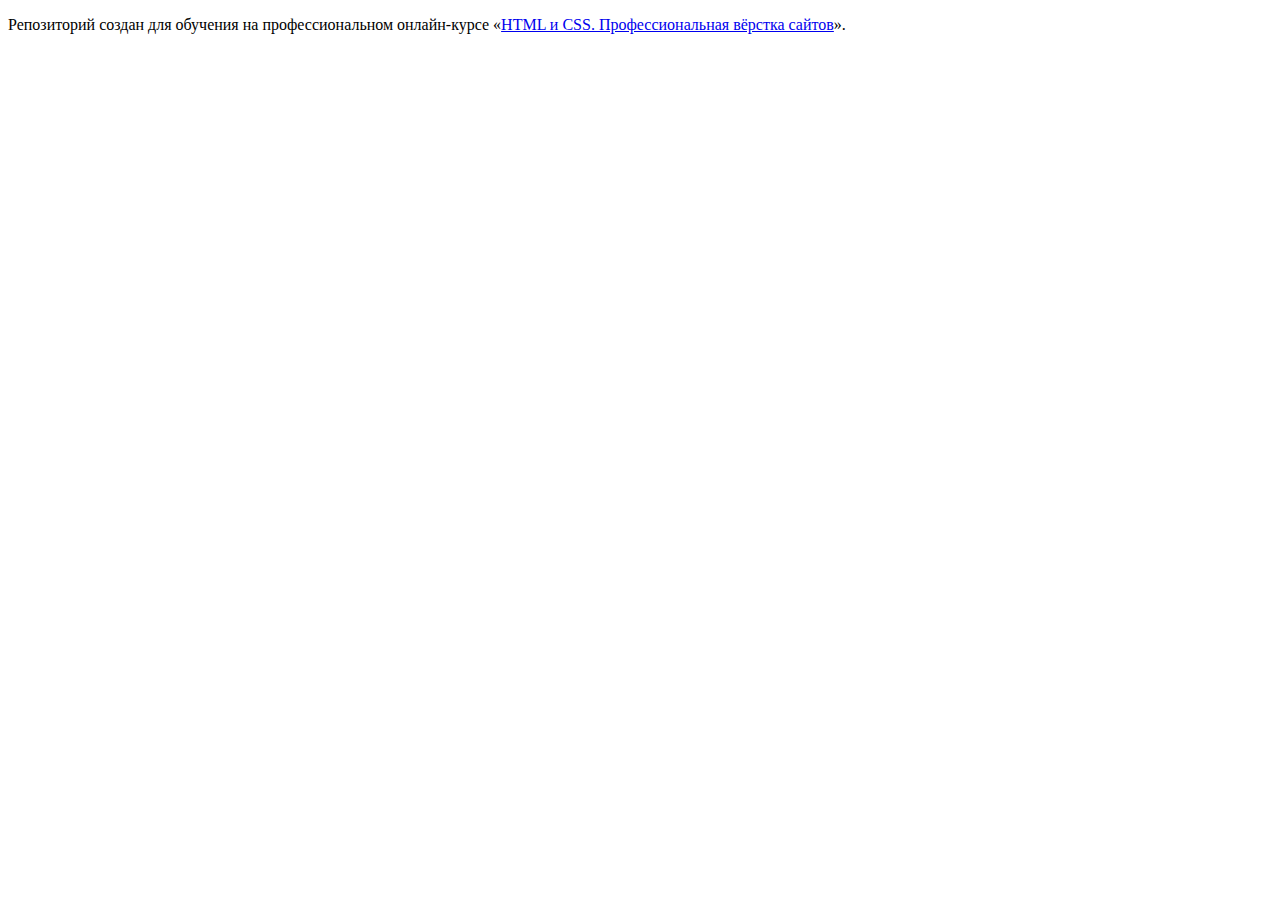
==== index.html @ 446b7400 ":hatching_chick:" ====
<!DOCTYPE html>
<html lang="ru">
  <head>
    <meta charset="utf-8">
    <title>HTML Academy: Седона</title>
  </head>
  <body>

    <p>Репозиторий создан для обучения на профессиональном онлайн‑курсе «<a href="https://htmlacademy.ru/intensive/htmlcss">HTML и CSS. Профессиональная вёрстка сайтов</a>».</p>

  </body>
</html>
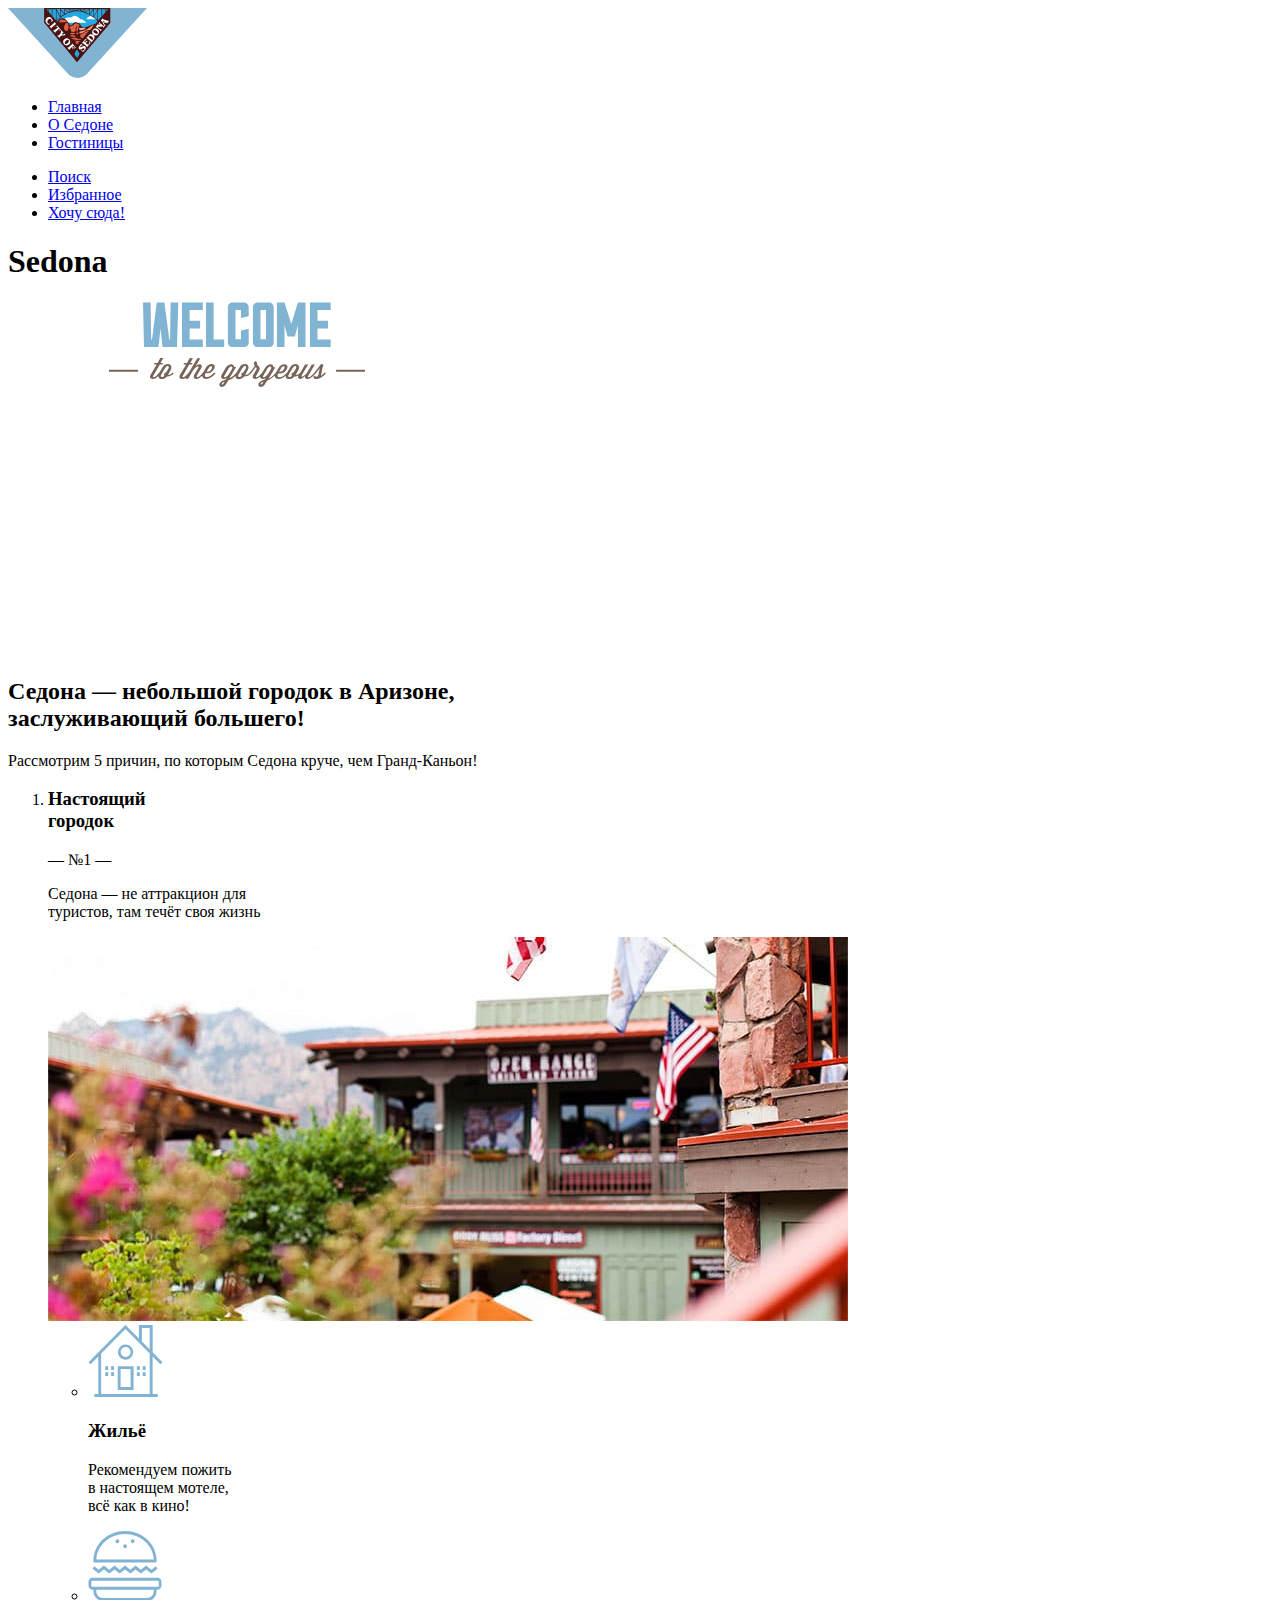
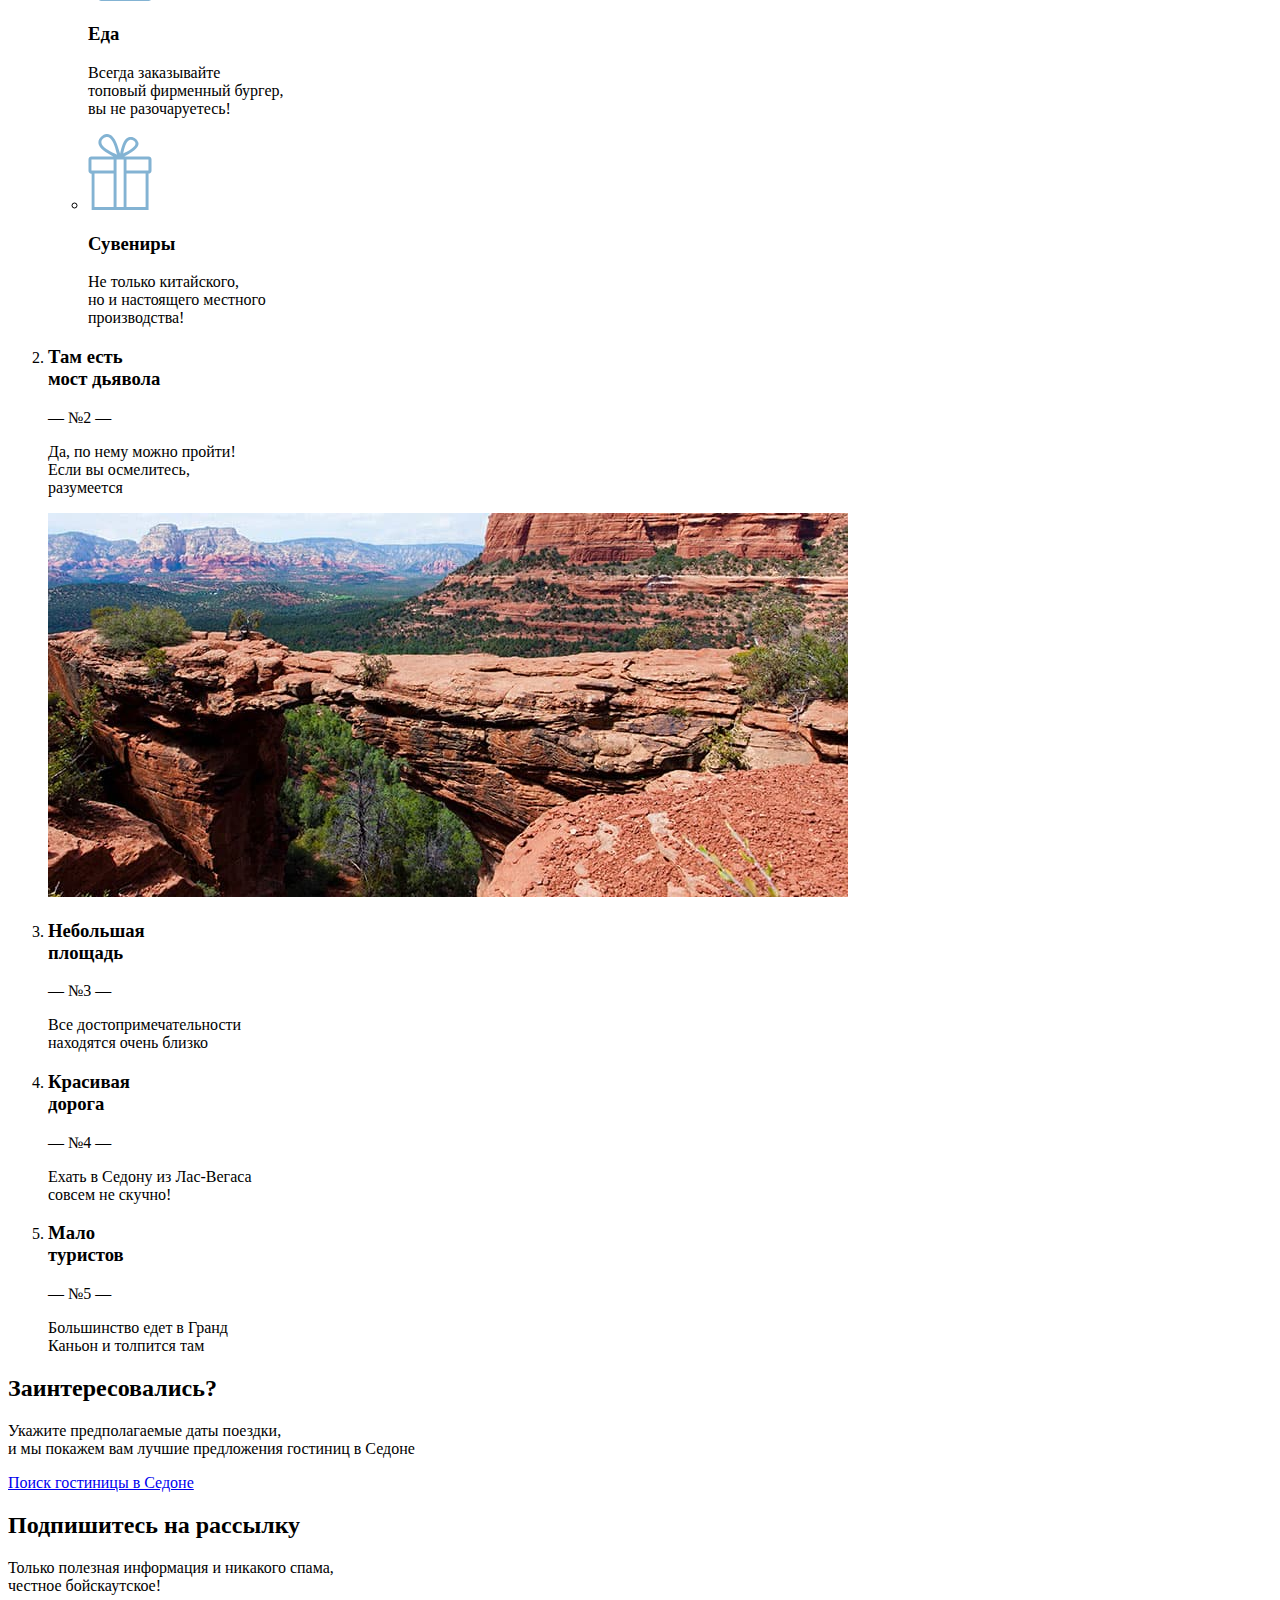
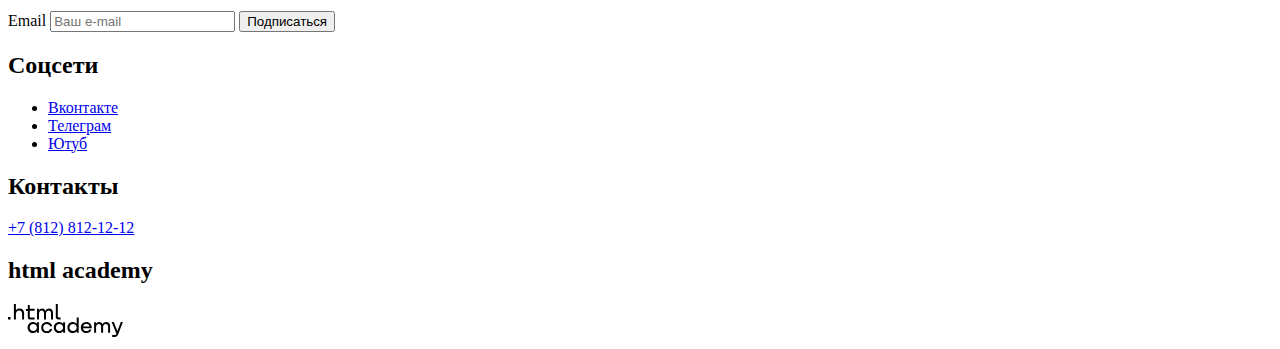
==== commit 209201a1: "Разметка" ====
--- a/index.html
+++ b/index.html
@@ -1,12 +1,179 @@
 <!DOCTYPE html>
 <html lang="ru">
+
   <head>
     <meta charset="utf-8">
-    <title>HTML Academy: Седона</title>
+    <title>Sedona</title>
   </head>
+
   <body>
+    <div class="page-contanier">
+      <header class="main-header">
+        <img class="header-logo-image" src="images/logo.svg" alt="Логотип города Седона «City of Sedona»." width="139"
+          height="70">
+        <nav class="navigation">
+          <ul class="navigation-list">
+            <li class="navigation-item">
+              <a class="navigation-link" href="index.html">Главная</a>
+            </li>
+            <li class="navigation-item">
+              <a class="navigation-link" href="#">О Седоне</a>
+            </li>
+            <li class="navigation-item">
+              <a class="navigation-link" href="catalog.html">Гостиницы</a>
+            </li>
+          </ul>
+          <ul class="navigation-list navigation-user">
+            <li class="navigation-item">
+              <a class="navigation-link" href="#">
+                <span class="visually-hidden">Поиск</span>
+              </a>
+            </li>
+            <li class="navigation-item">
+              <a class="navigation-link" href="#">
+                <span class="visually-hidden">Избранное </span>
+              </a>
+            </li>
+            <li class="navigation-item">
+              <a class="navigation-link" href="#">Хочу сюда!</a>
+            </li>
+          </ul>
+        </nav>
+      </header>
 
-    <p>Репозиторий создан для обучения на профессиональном онлайн‑курсе «<a href="https://htmlacademy.ru/intensive/htmlcss">HTML и CSS. Профессиональная вёрстка сайтов</a>».</p>
+      <main class="main-container main-index">
+        <h1 class="visually-hidden">Sedona</h1>
+        <div class="promo">
+          <img class="promo-text-image" src="images/promo.svg" width="458" height="352"
+            alt="Промо «Welcome to the gargeous Sedona «Because the Grand Canyon sucks!»».">
+        </div>
+        <article class="advantages">
+          <header class="advantages-header">
+            <h2 class="advantages-header-title">Седона — небольшой городок в Аризоне, <br> заслуживающий большего!</h2>
+            <p class="advantages-header-text">Рассмотрим 5 причин, по которым Седона круче, чем Гранд-Каньон!</p>
+          </header>
+          <ol class="advantages-list">
+            <li class="advantage-item">
+              <div class="text-advantage">
+                <h3 class="advantage-title">Настоящий <br> городок</h3>
+                <div class="advantage-number">— №1 —</div>
+                <p class="advantage-description">Седона — не аттракцион для <br> туристов, там течёт своя жизнь</p>
+              </div>
+              <img class="advantage-image" src="images/city-photo.jpg" width="800" height="384" alt="Седона Сити.">
 
+              <ul class="advantages-city">
+                <li class="advantage-item-icon-home">
+                  <img class="icon-home-image" src="images/house-icon.svg" width="75" height="72" alt="Иконка жилье.">
+                  <h3 class="advantage-title">Жильё</h3>
+                  <p class="advantage-description">Рекомендуем пожить <br> в настоящем мотеле, <br> всё как в кино!</p>
+                </li>
+
+                <li class="advantage-item-icon-food">
+                  <img class="icon-food-image" src="images/food-icon.svg" width="74" height="70" alt="Иконка еда.">
+                  <h3 class="advantage-title">Еда</h3>
+                  <p class="advantage-description">Всегда заказывайте <br> топовый фирменный бургер, <br> вы не
+                    разочаруетесь!</p>
+                </li>
+
+                <li class="advantage-item-icon-gift">
+                  <img class="icon-gift-image" src="images/gift-icon.svg" width="64" height="76" alt="Иконка сувениры.">
+                  <h3 class="advantage-title">Сувениры</h3>
+                  <p class="advantage-description">Не только китайского, <br> но и настоящего местного <br>
+                    производства!
+                  </p>
+                </li>
+              </ul>
+            </li>
+
+            <li class="advantage-item">
+              <div class="text-advantage">
+                <h3 class="advantage-title">Там есть <br> мост дьявола</h3>
+                <div class="advantage-number">— №2 —</div>
+                <p class="advantage-description">Да, по нему можно пройти! <br> Если вы осмелитесь, <br> разумеется</p>
+              </div>
+              <img class="advantage-image" src="images/grand-canyon-photo.jpg" width="800" height="384"
+                alt="Гранд-Каньон.">
+            </li>
+
+            <li class="advantage-item">
+              <div class="text-advantage">
+                <h3 class="advantage-title">Небольшая <br> площадь</h3>
+                <div class="advantage-number">— №3 —</div>
+                <p class="advantage-description">Все достопримечательности <br> находятся очень близко</p>
+              </div>
+            </li>
+
+            <li class="advantage-item">
+              <div class="text-advantage">
+                <h3 class="advantage-title">Красивая <br> дорога</h3>
+                <div class="advantage-number">— №4 —</div>
+                <p class="advantage-description">Ехать в Седону из Лас-Вегаса <br> совсем не скучно!</p>
+              </div>
+            </li>
+
+            <li class="advantage-item">
+              <div class="text-advantage">
+                <h3 class="advantage-title">Мало <br> туристов</h3>
+                <div class="advantage-number">— №5 —</div>
+                <p class="advantage-description">Большинство едет в Гранд <br> Каньон и толпится там</p>
+              </div>
+            </li>
+          </ol>
+        </article>
+        <div class="search-hotel">
+          <h2 class="search-hotel-title">Заинтересовались?</h2>
+          <p class="search-hotel-text">Укажите предполагаемые даты поездки, <br> и мы покажем вам лучшие предложения
+            гостиниц в Седоне</p>
+          <a class="search-hotel-button" href="#">Поиск гостиницы в Седоне</a>
+        </div>
+
+        <div class="subscribe">
+          <h2 class="subscribe-title">Подпишитесь на рассылку</h2>
+          <p class="subscribe-description">Только полезная информация и никакого спама, <br> честное бойскаутское!</p>
+          <form class="subscribe-form" action="https://echo.htmlacademy.ru/">
+            <label class="visually-hidden" for="useremail">Email</label>
+            <input class="field" placeholder="Ваш e-mail" type="email" name="useremail" id="useremail" required>
+            <button class="subscribe-button" type="submit">Подписаться</button>
+          </form>
+        </div>
+      </main>
+
+      <footer class="page-footer">
+        <div class="page-footer-container">
+          <section class="footer-social">
+            <h2 class="visually-hidden">Соцсети</h2>
+            <ul class="footer-social-list">
+              <li class="footer-social-item">
+                <a class="button-icon" href="#">
+                  <span class="visually-hidden">Вконтакте</span>
+                </a>
+              </li>
+              <li class="footer-social-item">
+                <a class="button-icon" href="#">
+                  <span class="visually-hidden">Телеграм</span>
+                </a>
+              </li>
+              <li class="footer-social-item">
+                <a class="button-icon" href="#">
+                  <span class="visually-hidden">Ютуб</span>
+                </a>
+              </li>
+            </ul>
+          </section>
+
+          <section class="footer-contacts">
+            <h2 class="visually-hidden">Контакты</h2>
+            <a class="footer-contacts-phone" href="tel:+78128121212">+7 (812) 812-12-12</a>
+          </section>
+
+          <section class="footer-logo">
+            <h2 class="visually-hidden">html academy</h2>
+            <a href="https://htmlacademy.ru/"><img class="footer-logo-image" src="images/footer/html-academy-logo.svg"
+                width="115" height="33" alt="Логотип html academy."></a>
+          </section>
+        </div>
+      </footer>
+    </div>
   </body>
+
 </html>
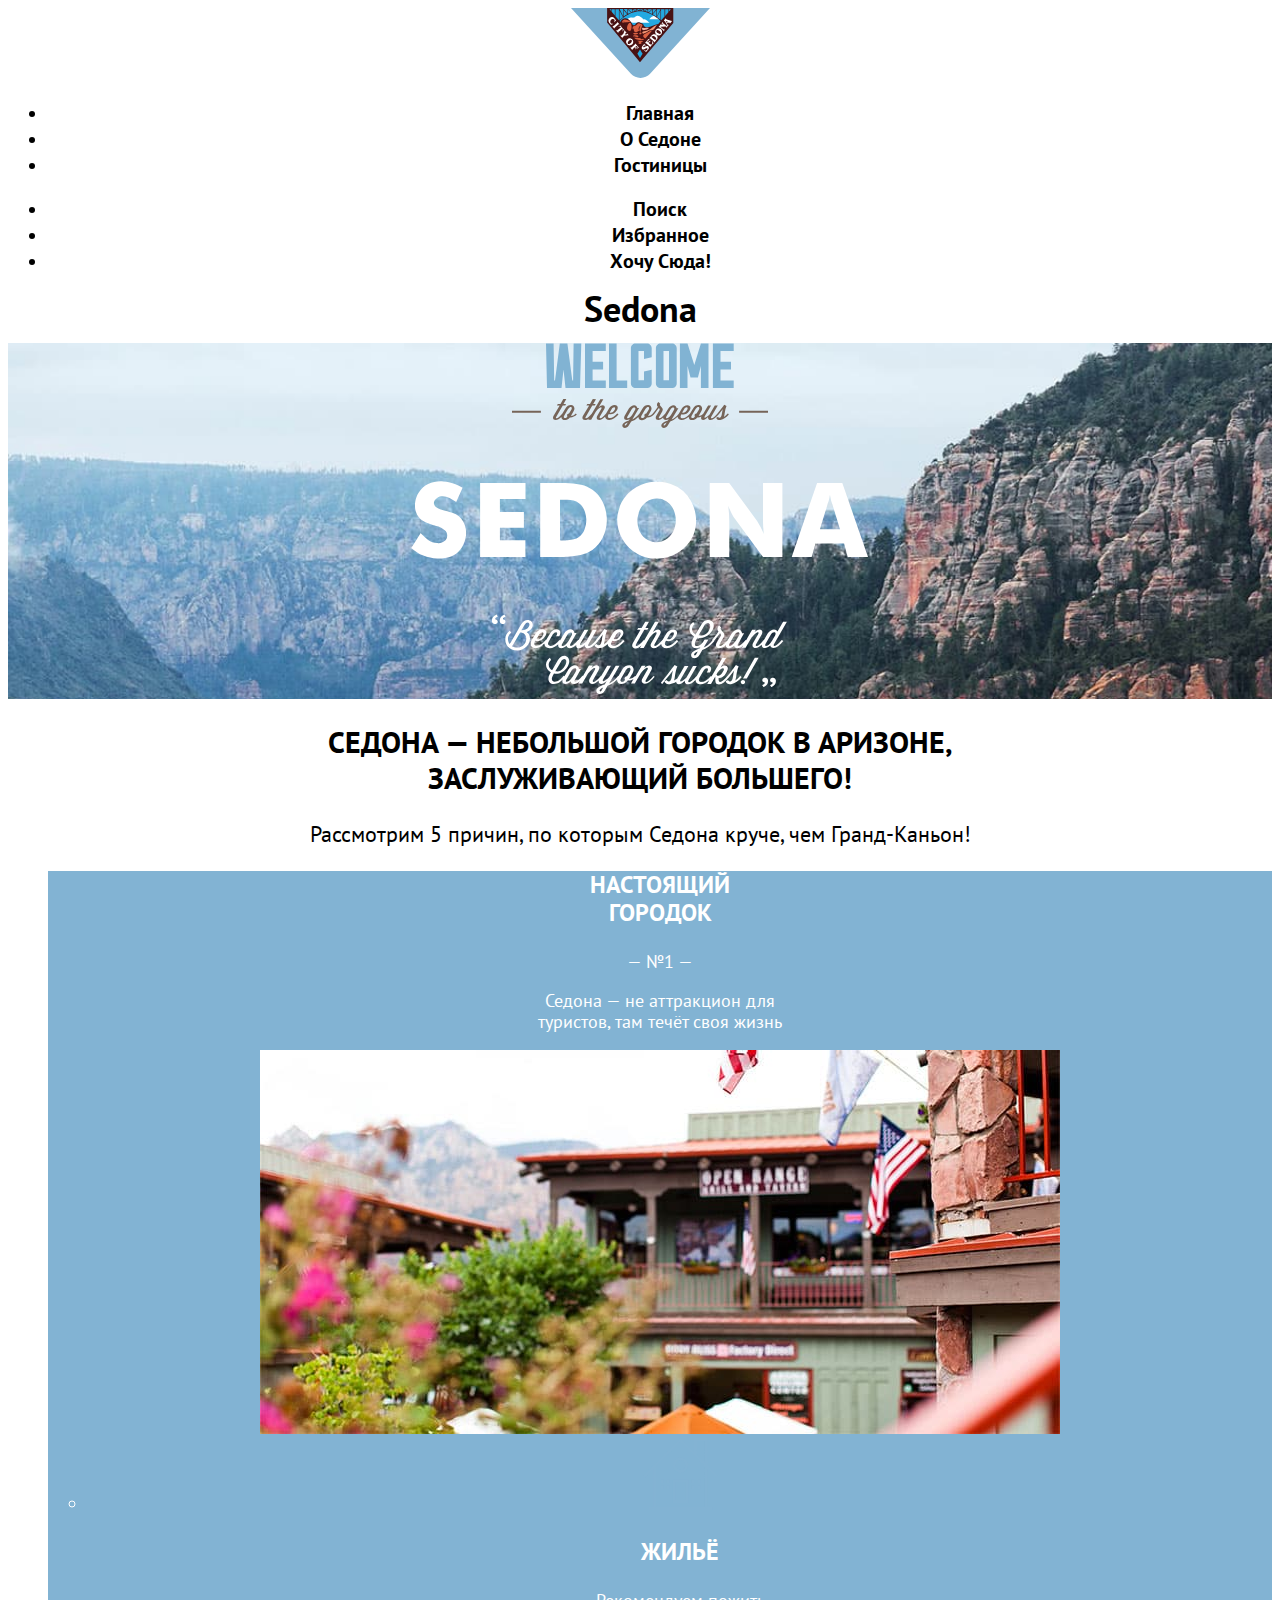
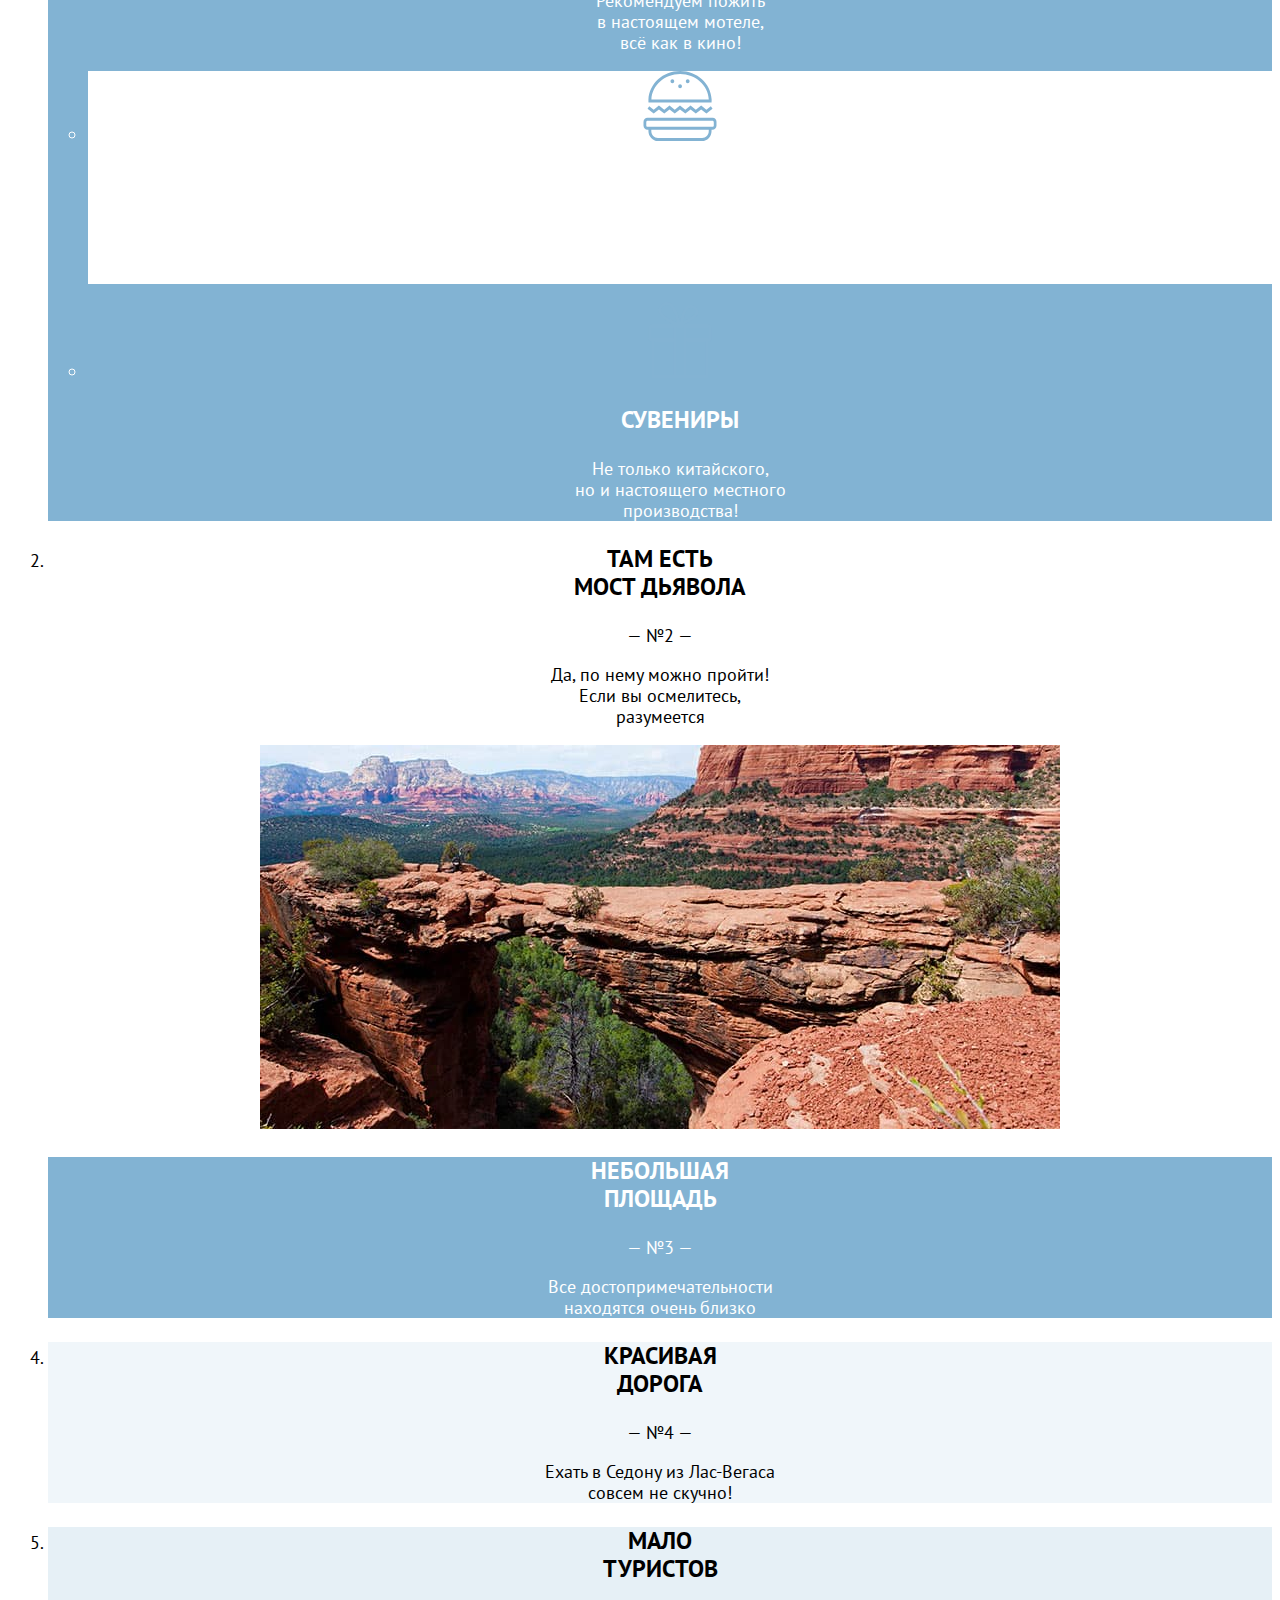
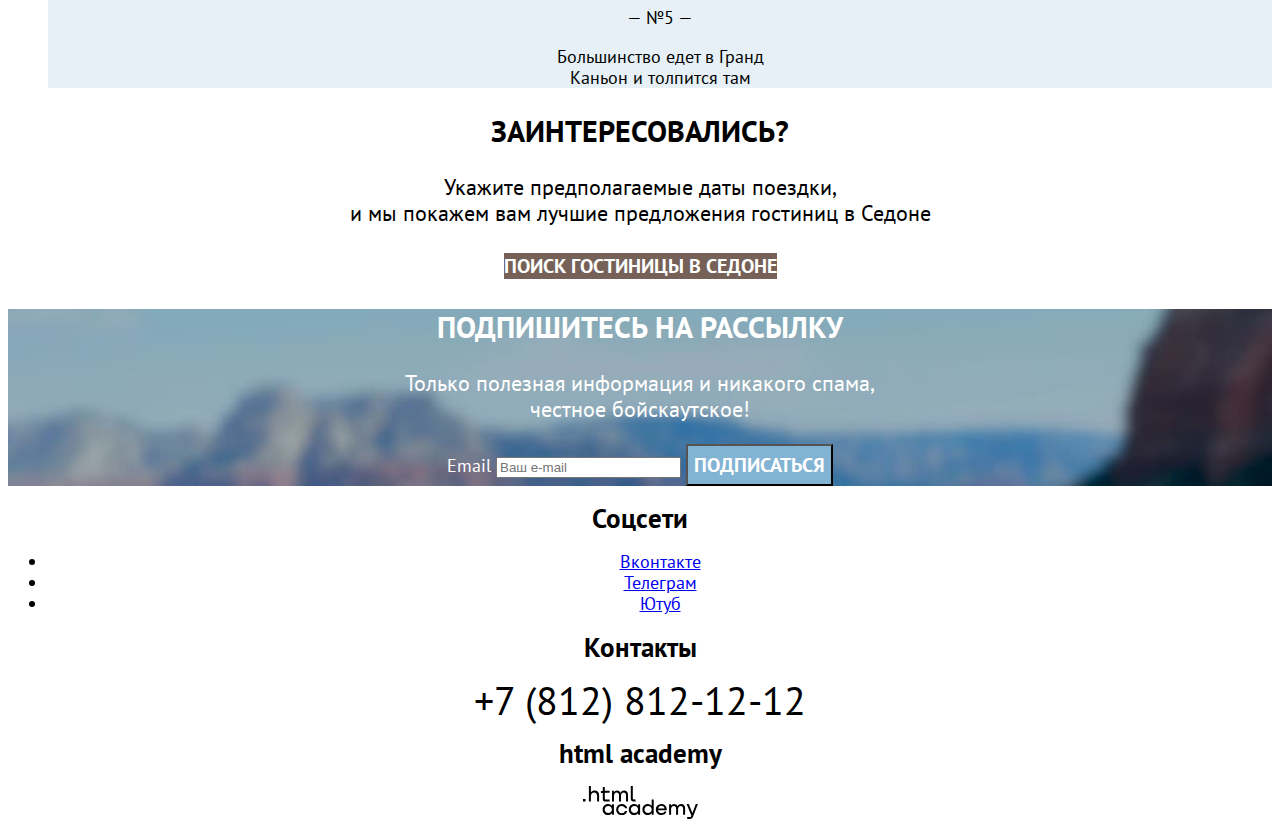
==== commit feb09ab2: "Базовая стилизация" ====
--- a/index.html
+++ b/index.html
@@ -4,6 +4,7 @@
   <head>
     <meta charset="utf-8">
     <title>Sedona</title>
+    <link rel="stylesheet" href="styles/styles.css">
   </head>
 
   <body>
--- a/styles/styles.css
+++ b/styles/styles.css
@@ -0,0 +1,255 @@
+@font-face {
+  font-weight: 400;
+  font-family: "PT Sans";
+  font-style: normal;
+
+  font-display: swap;
+  src: url("../fonts/ptsans-400.woff2") format("woff2");
+}
+
+@font-face {
+  font-weight: 700;
+  font-family: "PT Sans";
+  font-style: normal;
+
+  font-display: swap;
+  src: url("../fonts/ptsans-700.woff2") format("woff2");
+}
+
+body {
+  font-weight: 400;
+  font-size: 18px;
+  line-height: 21px;
+  font-family: "PT Sans", sans-serif;
+  text-align: center;
+  color: #000000;
+
+  background-color: #ffffff;
+}
+
+.search-hotel-button,
+.subscribe-button {
+  font-weight: 700;
+  font-size: 20px;
+  line-height: 36px;
+  font-family: inherit;
+  text-align: center;
+  color: #ffffff;
+  text-transform: uppercase;
+  text-decoration: none;
+
+  background-color: #756157;
+}
+
+.main-header {
+  color: #000000;
+
+  background-color: #ffffff;
+}
+
+.navigation-link {
+  font-weight: 700;
+  font-size: 20px;
+  line-height: 26px;
+  color: inherit;
+  text-transform: capitalize;
+  text-decoration: none;
+
+  background-color: #ffffff;
+}
+
+.promo {
+  color: #ffffff;
+
+  background-color: #000000;
+  background-image: url("../images/index-background.jpg");
+  background-repeat: no-repeat;
+  background-size: 100% auto;
+}
+
+.advantages {
+  color: #000000;
+
+  background-color: #ffffff;
+}
+
+.advantages-header-title,
+.search-hotel-title,
+.subscribe-title {
+  font-weight: 700;
+  font-size: 30px;
+  line-height: 36px;
+  text-transform: uppercase;
+}
+
+.advantage-title {
+  font-weight: 700;
+  font-size: 24px;
+  line-height: 28px;
+  text-transform: uppercase;
+}
+
+.advantages-header-text,
+.search-hotel-text,
+.subscribe-description {
+  font-size: 22px;
+  line-height: 26px;
+}
+
+.advantage-item:nth-child(1),
+.advantage-item:nth-child(3) {
+  color: #ffffff;
+
+  background-color: #82b3d3;
+}
+
+.advantages-city,
+.advantage-item:nth-child(4),
+.advantage-item:nth-child(6) {
+  background-color: rgba(131, 179, 211, 0.12);
+}
+
+.advantage-item-icon-food {
+  background-color: #ffffff;
+}
+
+.advantage-item:nth-child(5) {
+  background-color: rgba(131, 179, 211, 0.2);
+}
+
+.subscribe {
+  color: #ffffff;
+
+  background-color: #000000;
+  background-image: url("../images/subscribe-background.jpg");
+  background-repeat: no-repeat;
+  background-size: 100% auto;
+}
+
+.subscribe-button {
+  background-color: #82b3d3;
+}
+
+.footer-contacts-phone {
+  font-size: 40px;
+  line-height: 40px;
+  text-align: center;
+  color: #000000;
+  text-transform: uppercase;
+  text-decoration: none;
+
+  background-color: #ffffff;
+}
+
+.filter {
+  color: #ffffff;
+
+  background-color: #000000;
+  background-image: url("../images/catalog-background.jpg");
+  background-repeat: no-repeat;
+  background-size: 100% auto;
+}
+
+.inner-header-tittle {
+  font-weight: 700;
+  font-size: 60px;
+  line-height: 78px;
+}
+
+.catalog-filter-title {
+  font-weight: 700;
+  font-size: 20px;
+  line-height: 26px;
+}
+
+.hotel-sort,
+.product-card,
+.select-control,
+.select-quantity,
+.amount-hotels {
+  font-size: 18px;
+  line-height: 21px;
+  color: #333333;
+
+  background-color: #ffffff;
+}
+
+.hotel-sort .button {
+  font-family: inherit;
+  text-align: center;
+  color: #333333;
+  text-decoration: none;
+}
+
+.product-list b {
+  background-color: #ffffff;
+}
+
+.button-apply {
+  font-weight: 700;
+  font-size: 16px;
+  line-height: 20px;
+  font-family: inherit;
+  text-align: center;
+  color: #ffffff;
+  text-transform: uppercase;
+  text-decoration: none;
+
+  background-color: #82b3d3;
+}
+
+.button-reset {
+  font-weight: 400;
+  font-size: 16px;
+  line-height: 20px;
+  font-family: inherit;
+  text-align: center;
+  color: #ffffff;
+  text-decoration: none;
+
+  background-color: transparent;
+}
+
+.hotel-sort-title {
+  font-weight: 700;
+  font-size: 30px;
+  line-height: 36px;
+  color: #000000;
+  text-transform: uppercase;
+
+  background-color: #ffffff;
+}
+
+.product-card-link {
+  font-weight: 700;
+  font-size: 24px;
+  line-height: 28px;
+  color: #000000;
+  text-decoration: none;
+
+  background-color: #ffffff;
+}
+
+.product-card-rating {
+  font-size: 16px;
+  line-height: 20px;
+  text-align: center;
+  text-transform: uppercase;
+}
+
+.product-card-button.detail,
+.favorites {
+  font-weight: 700;
+  font-size: 16px;
+  line-height: 20px;
+  text-align: center;
+  color: #ffffff;
+  text-transform: uppercase;
+  text-decoration: none;
+
+  background-color: #756157;
+}
+
+.product-card-button.favorites {
+  background-color: #82b3d3;
+}
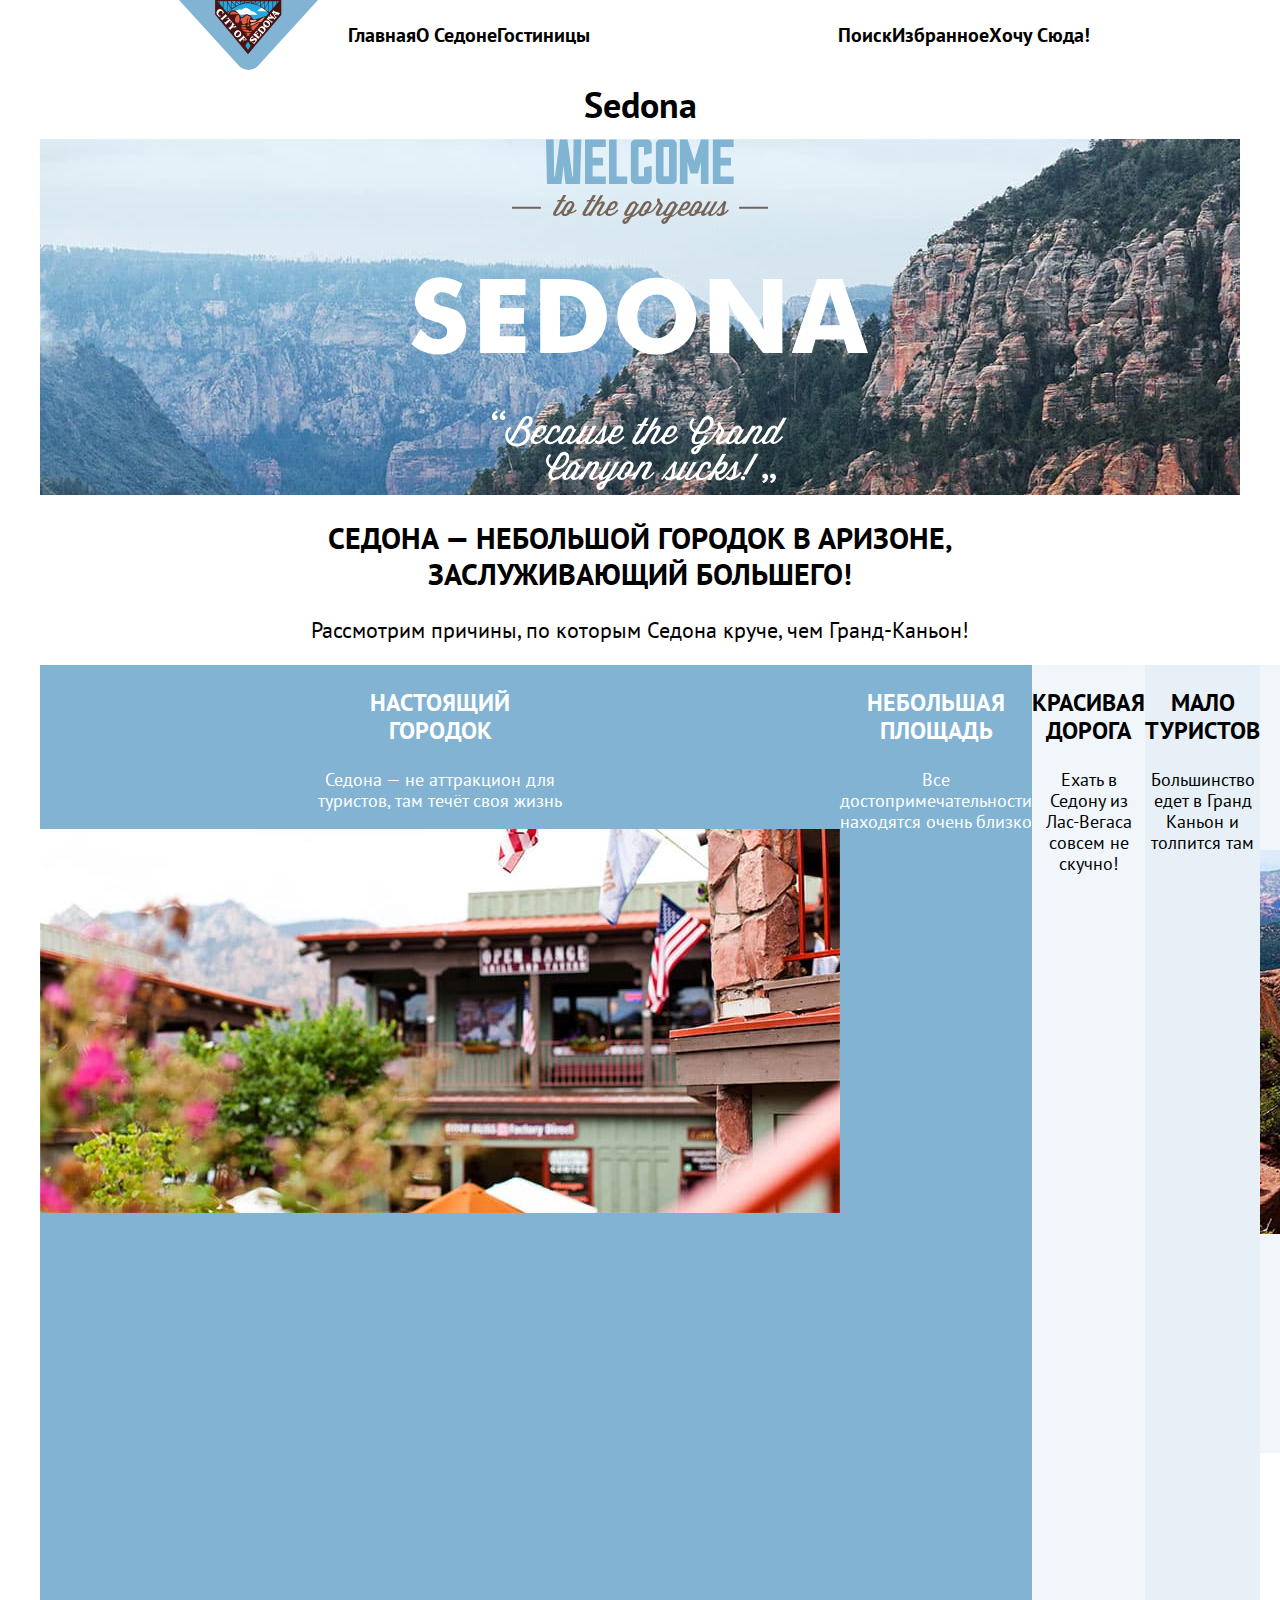
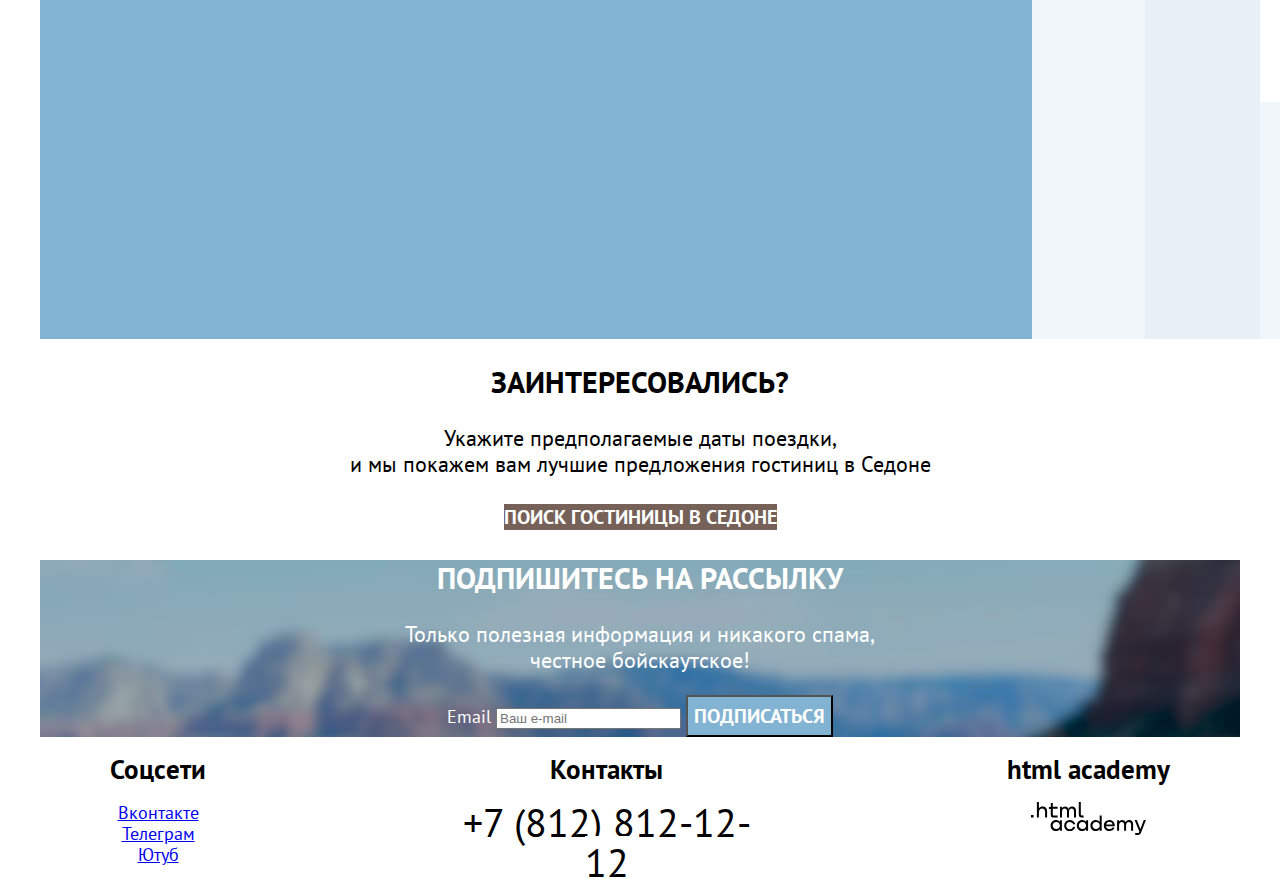
==== commit 686700ca: "Сетки страниц на флексах" ====
--- a/index.html
+++ b/index.html
@@ -51,16 +51,47 @@
         <article class="advantages">
           <header class="advantages-header">
             <h2 class="advantages-header-title">Седона — небольшой городок в Аризоне, <br> заслуживающий большего!</h2>
-            <p class="advantages-header-text">Рассмотрим 5 причин, по которым Седона круче, чем Гранд-Каньон!</p>
+            <p class="advantages-header-text">Рассмотрим причины, по которым Седона круче, чем Гранд-Каньон!</p>
           </header>
           <ol class="advantages-list">
             <li class="advantage-item">
               <div class="text-advantage">
                 <h3 class="advantage-title">Настоящий <br> городок</h3>
-                <div class="advantage-number">— №1 —</div>
                 <p class="advantage-description">Седона — не аттракцион для <br> туристов, там течёт своя жизнь</p>
               </div>
               <img class="advantage-image" src="images/city-photo.jpg" width="800" height="384" alt="Седона Сити.">
+            </li>
+
+            <li class="advantage-item">
+              <div class="text-advantage">
+                <h3 class="advantage-title">Небольшая <br> площадь</h3>
+                <p class="advantage-description">Все достопримечательности <br> находятся очень близко</p>
+              </div>
+            </li>
+
+            <li class="advantage-item">
+              <div class="text-advantage">
+                <h3 class="advantage-title">Красивая <br> дорога</h3>
+                <p class="advantage-description">Ехать в Седону из Лас-Вегаса <br> совсем не скучно!</p>
+              </div>
+            </li>
+
+            <li class="advantage-item">
+              <div class="text-advantage">
+                <h3 class="advantage-title">Мало <br> туристов</h3>
+                <p class="advantage-description">Большинство едет в Гранд <br> Каньон и толпится там</p>
+              </div>
+            </li>
+
+
+            <li class="advantage-item">
+              <div class="text-advantage">
+                <h3 class="advantage-title">Там есть <br> мост дьявола</h3>
+                <p class="advantage-description">Да, по нему можно пройти! <br> Если вы осмелитесь, <br> разумеется</p>
+              </div>
+              <img class="advantage-image" src="images/grand-canyon-photo.jpg" width="800" height="384"
+                alt="Гранд-Каньон.">
+
 
               <ul class="advantages-city">
                 <li class="advantage-item-icon-home">
@@ -84,40 +115,6 @@
                   </p>
                 </li>
               </ul>
-            </li>
-
-            <li class="advantage-item">
-              <div class="text-advantage">
-                <h3 class="advantage-title">Там есть <br> мост дьявола</h3>
-                <div class="advantage-number">— №2 —</div>
-                <p class="advantage-description">Да, по нему можно пройти! <br> Если вы осмелитесь, <br> разумеется</p>
-              </div>
-              <img class="advantage-image" src="images/grand-canyon-photo.jpg" width="800" height="384"
-                alt="Гранд-Каньон.">
-            </li>
-
-            <li class="advantage-item">
-              <div class="text-advantage">
-                <h3 class="advantage-title">Небольшая <br> площадь</h3>
-                <div class="advantage-number">— №3 —</div>
-                <p class="advantage-description">Все достопримечательности <br> находятся очень близко</p>
-              </div>
-            </li>
-
-            <li class="advantage-item">
-              <div class="text-advantage">
-                <h3 class="advantage-title">Красивая <br> дорога</h3>
-                <div class="advantage-number">— №4 —</div>
-                <p class="advantage-description">Ехать в Седону из Лас-Вегаса <br> совсем не скучно!</p>
-              </div>
-            </li>
-
-            <li class="advantage-item">
-              <div class="text-advantage">
-                <h3 class="advantage-title">Мало <br> туристов</h3>
-                <div class="advantage-number">— №5 —</div>
-                <p class="advantage-description">Большинство едет в Гранд <br> Каньон и толпится там</p>
-              </div>
             </li>
           </ol>
         </article>
--- a/styles/styles.css
+++ b/styles/styles.css
@@ -16,7 +16,16 @@
   src: url("../fonts/ptsans-700.woff2") format("woff2");
 }
 
+html {
+  height: 100%;
+}
+
 body {
+  display: flex;
+  flex-direction: column;
+  min-height: 100%;
+  margin: 0;
+
   font-weight: 400;
   font-size: 18px;
   line-height: 21px;
@@ -27,6 +36,14 @@
   background-color: #ffffff;
 }
 
+.page-contanier {
+  display: flex;
+  flex-direction: column;
+  width: 1200px;
+  min-height: 100%;
+  margin: 0 auto;
+}
+
 .search-hotel-button,
 .subscribe-button {
   font-weight: 700;
@@ -41,10 +58,45 @@
   background-color: #756157;
 }
 
+/*flex-сетка хэдера*/
+
 .main-header {
-  color: #000000;
-
-  background-color: #ffffff;
+  display: flex;
+  margin: 0 auto;
+
+  color: #000000;
+
+  background-color: #ffffff;
+}
+
+.header-logo-image {
+  display: flex;
+  width: 139px;
+  margin: 0;
+  margin-right: 30px;
+  margin-left: 70px;
+}
+
+.navigation {
+  display: flex;
+  flex: auto;
+  justify-content: space-between;
+  align-items: center;
+}
+
+
+.navigation-list {
+  display: flex;
+  width: 490px;
+  margin: 0;
+  padding: 0;
+  list-style-type: none;
+}
+
+.navigation-user {
+  max-width: 264px;
+  margin: 0;
+  margin-right: 70px;
 }
 
 .navigation-link {
@@ -58,6 +110,10 @@
   background-color: #ffffff;
 }
 
+.main-container {
+  flex-grow: 1;
+}
+
 .promo {
   color: #ffffff;
 
@@ -71,6 +127,15 @@
   color: #000000;
 
   background-color: #ffffff;
+}
+
+.advantages-list {
+  display: flex;
+  width: 1200px;
+  margin: 0;
+  padding: 0;
+
+  list-style-type: none;
 }
 
 .advantages-header-title,
@@ -97,23 +162,31 @@
 }
 
 .advantage-item:nth-child(1),
-.advantage-item:nth-child(3) {
+.advantage-item:nth-child(2) {
   color: #ffffff;
 
   background-color: #82b3d3;
 }
 
-.advantages-city,
-.advantage-item:nth-child(4),
-.advantage-item:nth-child(6) {
+.advantage-item-icon-home,
+.advantage-item-icon-gift,
+.advantage-item:nth-child(3),
+.advantage-item:nth-child(5) {
+  color: #000000;
+
   background-color: rgba(131, 179, 211, 0.12);
 }
 
-.advantage-item-icon-food {
-  background-color: #ffffff;
-}
-
-.advantage-item:nth-child(5) {
+.advantages-city {
+  margin: 0;
+  padding: 0;
+  list-style-type: none;
+  color: #000000;
+
+  background-color: #ffffff;
+}
+
+.advantage-item:nth-child(4) {
   background-color: rgba(131, 179, 211, 0.2);
 }
 
@@ -130,6 +203,35 @@
   background-color: #82b3d3;
 }
 
+/*flex-сетка футера*/
+
+.page-footer-container {
+  display: flex;
+  justify-content: space-between;
+  max-width: 1200px;
+  margin: 0 auto;
+}
+
+.footer-social {
+  width: 142;
+  margin-left: 70px;
+}
+
+.footer-contacts {
+  width: 331px;
+}
+
+.footer-logo {
+  margin-right: 70px;
+}
+
+.footer-social-list {
+  margin: 0;
+  padding: 0;
+
+  list-style-type: none;
+}
+
 .footer-contacts-phone {
   font-size: 40px;
   line-height: 40px;
@@ -142,12 +244,78 @@
 }
 
 .filter {
+  display: flex;
+  flex-direction: column;
+  justify-content: center;
+  align-items: flex-start;
+  width: 1200px;
+  height: 403px;
+
   color: #ffffff;
 
   background-color: #000000;
   background-image: url("../images/catalog-background.jpg");
   background-repeat: no-repeat;
   background-size: 100% auto;
+}
+
+.catalog-filter {
+  display: flex;
+  justify-content: space-between;
+  align-items: center;
+  width: 1060px;
+  height: 149px;
+  margin-right: 70px;
+  margin-left: 70px;
+}
+
+.catalog-filter-list {
+  margin: 0;
+  padding: 0;
+
+  list-style-type: none;
+}
+
+.inner-header-tittle {
+  width: 495px;
+  margin: 0;
+  margin-left: 70px;
+}
+
+.breadcrumbs {
+  width: 110px;
+  margin: 0;
+  margin-left: 72px;
+  padding: 0;
+
+  list-style-type: none;
+}
+
+.filter-left-contanier {
+  display: flex;
+  width: 366px;
+}
+
+.button-contanier {
+  display: flex;
+  flex-direction: column;
+  margin-right: 70px;
+}
+
+.hotel-sort {
+  display: flex;
+  justify-content: space-between;
+  width: 1057px;
+  margin: 0 auto;
+}
+
+.product-list {
+  display: flex;
+  width: 1056px;
+  margin: 0;
+  padding: 0;
+
+  list-style-type: none;
 }
 
 .inner-header-tittle {
@@ -253,3 +421,10 @@
 .product-card-button.favorites {
   background-color: #82b3d3;
 }
+
+.pagination {
+  margin: 0;
+  padding: 0;
+
+  list-style-type: none;
+}
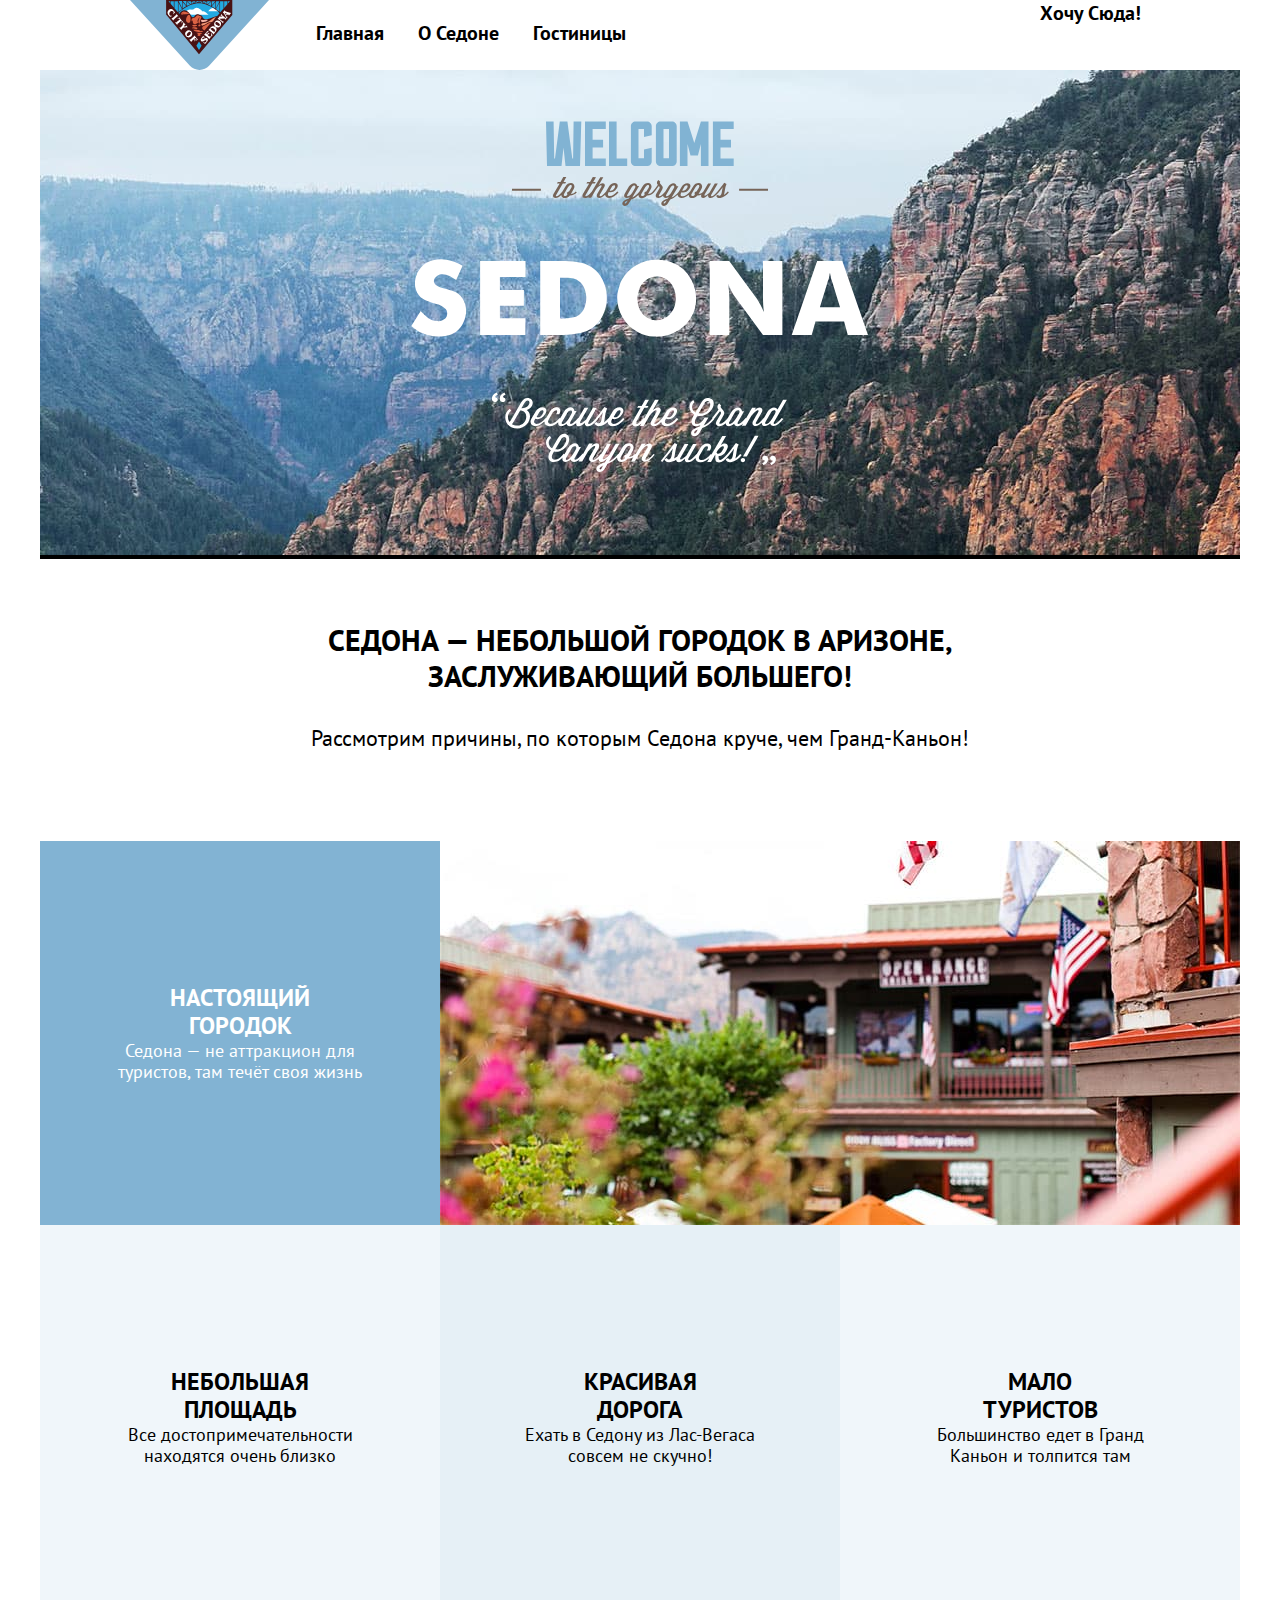
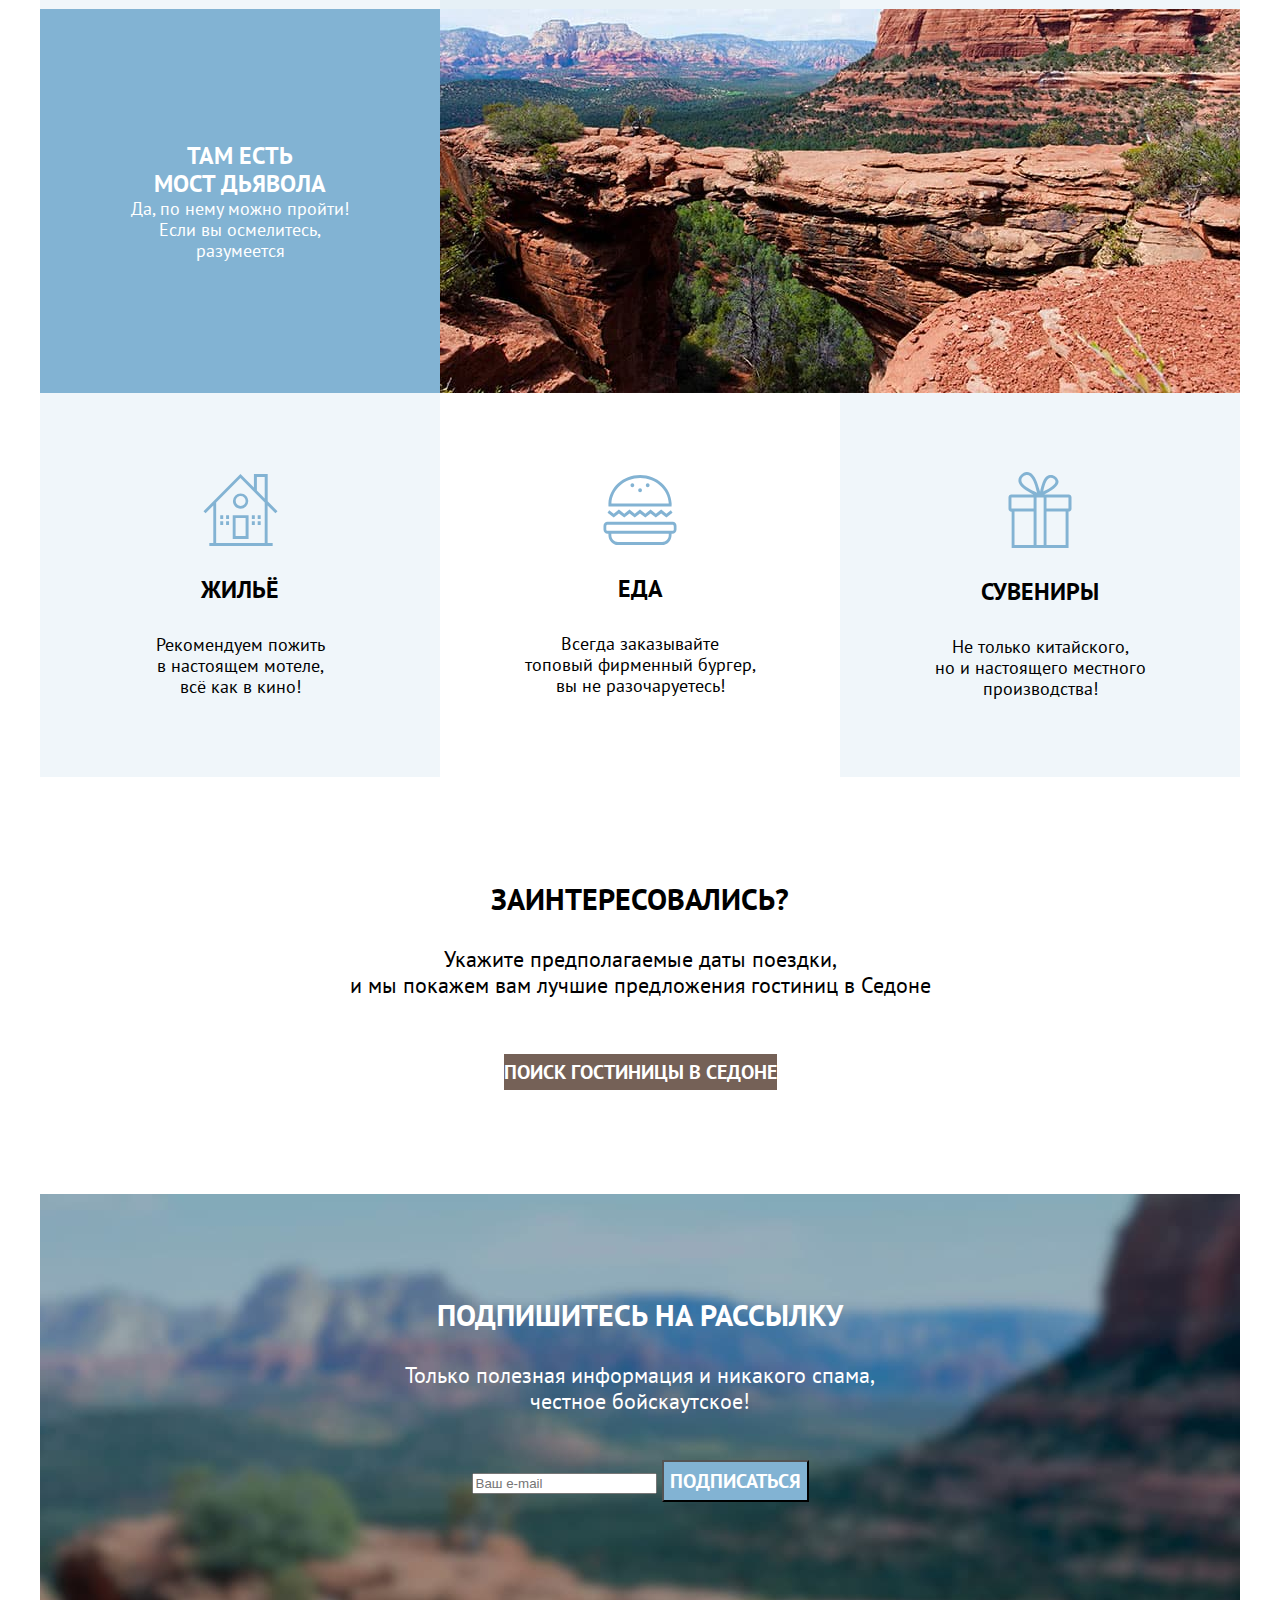
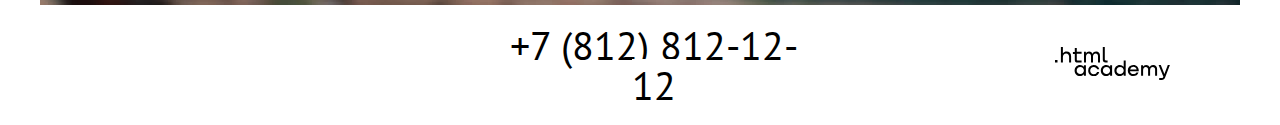
==== commit 6ef492a4: "Микросетки на флексах для всех страниц" ====
--- a/index.html
+++ b/index.html
@@ -45,8 +45,7 @@
       <main class="main-container main-index">
         <h1 class="visually-hidden">Sedona</h1>
         <div class="promo">
-          <img class="promo-text-image" src="images/promo.svg" width="458" height="352"
-            alt="Промо «Welcome to the gargeous Sedona «Because the Grand Canyon sucks!»».">
+          <img class="promo-text-image" src="images/promo.svg" alt="Промо «Welcome to the gargeous Sedona «Because the Grand Canyon sucks!»».">
         </div>
         <article class="advantages">
           <header class="advantages-header">
--- a/styles/styles.css
+++ b/styles/styles.css
@@ -44,6 +44,20 @@
   margin: 0 auto;
 }
 
+.visually-hidden {
+  position: absolute;
+
+  width: 1px;
+  height: 1px;
+  margin: -1px;
+  padding: 0;
+  overflow: hidden;
+
+  border: 0;
+
+  clip: rect(0 0 0 0);
+}
+
 .search-hotel-button,
 .subscribe-button {
   font-weight: 700;
@@ -81,25 +95,25 @@
   display: flex;
   flex: auto;
   justify-content: space-between;
-  align-items: center;
+  width: 921px;
+  margin: 0;
 }
 
 
 .navigation-list {
   display: flex;
+  flex-wrap: wrap;
   width: 490px;
   margin: 0;
   padding: 0;
-  list-style-type: none;
-}
-
-.navigation-user {
-  max-width: 264px;
-  margin: 0;
-  margin-right: 70px;
+
+  list-style-type: none;
 }
 
 .navigation-link {
+  display: block;
+  padding: 20px 17px;
+
   font-weight: 700;
   font-size: 20px;
   line-height: 26px;
@@ -110,11 +124,24 @@
   background-color: #ffffff;
 }
 
+.navigation-user {
+  max-width: 264px;
+}
+
+.navigation-user .navigation-link {
+  min-width: 42px;
+  min-height: 66px;
+  padding: 0;
+}
+
 .main-container {
   flex-grow: 1;
 }
 
 .promo {
+  padding-top: 51px;
+  padding-bottom: 82px;
+
   color: #ffffff;
 
   background-color: #000000;
@@ -123,6 +150,15 @@
   background-size: 100% auto;
 }
 
+.advantages-header {
+  display: flex;
+  flex-wrap: wrap;
+  justify-content: center;
+  align-items: center;
+  padding-top: 63px;
+  padding-bottom: 90px;
+}
+
 .advantages {
   color: #000000;
 
@@ -131,6 +167,7 @@
 
 .advantages-list {
   display: flex;
+  flex-wrap: wrap;
   width: 1200px;
   margin: 0;
   padding: 0;
@@ -141,6 +178,9 @@
 .advantages-header-title,
 .search-hotel-title,
 .subscribe-title {
+  margin-top: 0;
+  margin-bottom: 31px;
+
   font-weight: 700;
   font-size: 30px;
   line-height: 36px;
@@ -148,21 +188,69 @@
 }
 
 .advantage-title {
+  margin: 0;
+
   font-weight: 700;
   font-size: 24px;
   line-height: 28px;
   text-transform: uppercase;
+}
+
+.advantage-item {
+  display: flex;
+  flex-wrap: wrap;
+}
+
+.advantages-city {
+  display: flex;
+  flex-wrap: wrap;
+  margin: 0;
+  padding: 0;
+
+  color: #000000;
+
+  background-color: #ffffff;
+}
+
+.text-advantage,
+.advantage-item-icon-home,
+.advantage-item-icon-food,
+.advantage-item-icon-gift {
+  display: flex;
+  flex-direction: column;
+  justify-content: center;
+  align-items: center;
+  width: 400px;
+  min-height: 384px;
+
+  text-align: center;
+}
+
+.promo-text-image {
+  width: 458px;
+  height: 352px;
+}
+
+.advantage-description {
+  margin: 0;
+}
+
+.advantages-city .advantage-title {
+  margin-top: 30px;
+  margin-bottom: 30px;
 }
 
 .advantages-header-text,
 .search-hotel-text,
 .subscribe-description {
+  margin: 0;
+
   font-size: 22px;
   line-height: 26px;
 }
 
 .advantage-item:nth-child(1),
-.advantage-item:nth-child(2) {
+.advantage-item:nth-child(5) {
   color: #ffffff;
 
   background-color: #82b3d3;
@@ -170,27 +258,42 @@
 
 .advantage-item-icon-home,
 .advantage-item-icon-gift,
-.advantage-item:nth-child(3),
-.advantage-item:nth-child(5) {
+.advantage-item:nth-child(2),
+.advantage-item:nth-child(4) {
   color: #000000;
 
   background-color: rgba(131, 179, 211, 0.12);
 }
 
-.advantages-city {
-  margin: 0;
-  padding: 0;
-  list-style-type: none;
-  color: #000000;
-
-  background-color: #ffffff;
-}
-
-.advantage-item:nth-child(4) {
+.advantage-item:nth-child(3) {
   background-color: rgba(131, 179, 211, 0.2);
 }
 
+.search-hotel {
+  display: flex;
+  flex-direction: column;
+  flex-wrap: wrap;
+  justify-content: center;
+  align-items: center;
+  min-height: 417px;
+}
+
+.search-hotel-title {
+  margin-bottom: 29px;
+}
+
+.search-hotel-text {
+  margin-bottom: 56px;
+}
+
 .subscribe {
+  display: flex;
+  flex-direction: column;
+  flex-wrap: wrap;
+  justify-content: center;
+  align-items: center;
+  min-height: 411px;
+
   color: #ffffff;
 
   background-color: #000000;
@@ -199,6 +302,14 @@
   background-size: 100% auto;
 }
 
+.subscribe-title {
+  margin-bottom: 29px;
+}
+
+.subscribe-description {
+  margin-bottom: 46px;
+}
+
 .subscribe-button {
   background-color: #82b3d3;
 }
@@ -208,12 +319,14 @@
 .page-footer-container {
   display: flex;
   justify-content: space-between;
+  align-items: center;
   max-width: 1200px;
+  min-height: 120px;
   margin: 0 auto;
 }
 
 .footer-social {
-  width: 142;
+  width: 142px;
   margin-left: 70px;
 }
 
@@ -226,10 +339,17 @@
 }
 
 .footer-social-list {
-  margin: 0;
-  padding: 0;
-
-  list-style-type: none;
+  display: flex;
+  flex-wrap: wrap;
+  margin: 0;
+  padding: 0;
+
+  list-style-type: none;
+}
+
+.footer-social-items {
+  width: 47px;
+  height: 40px;
 }
 
 .footer-contacts-phone {
@@ -246,7 +366,6 @@
 .filter {
   display: flex;
   flex-direction: column;
-  justify-content: center;
   align-items: flex-start;
   width: 1200px;
   height: 403px;
@@ -283,6 +402,7 @@
 }
 
 .breadcrumbs {
+  display: flex;
   width: 110px;
   margin: 0;
   margin-left: 72px;
@@ -304,14 +424,21 @@
 
 .hotel-sort {
   display: flex;
-  justify-content: space-between;
   width: 1057px;
-  margin: 0 auto;
+  margin: 50px auto 56px auto;
+}
+
+.button-table {
+  width: 16px;
+  height: 14;
+}
+
+.hotel-sort .button {
+  width: 48px;
+  height: 48px;
 }
 
 .product-list {
-  display: flex;
-  width: 1056px;
   margin: 0;
   padding: 0;
 
@@ -379,6 +506,8 @@
 }
 
 .hotel-sort-title {
+  margin: 0;
+
   font-weight: 700;
   font-size: 30px;
   line-height: 36px;
@@ -422,9 +551,38 @@
   background-color: #82b3d3;
 }
 
+.pagination-container {
+  display: flex;
+  justify-content: space-between;
+  margin: 0;
+  padding: 0 70px;
+}
+
 .pagination {
-  margin: 0;
-  padding: 0;
-
-  list-style-type: none;
-}
+  display: flex;
+  padding: 0;
+
+  list-style-type: none;
+}
+
+.pagination-link {
+  display: block;
+  box-sizing: border-box;
+  width: 60px;
+  height: 60px;
+  margin: 0;
+  padding: 11px 23px;
+
+  font-weight: 700;
+  line-height: 36px;
+  color: #ffffff;
+  text-decoration: none;
+
+  background-color: #82b3d3;
+}
+
+
+
+.pagination-item:not(:last-child) {
+  margin-right: 8px;
+}
